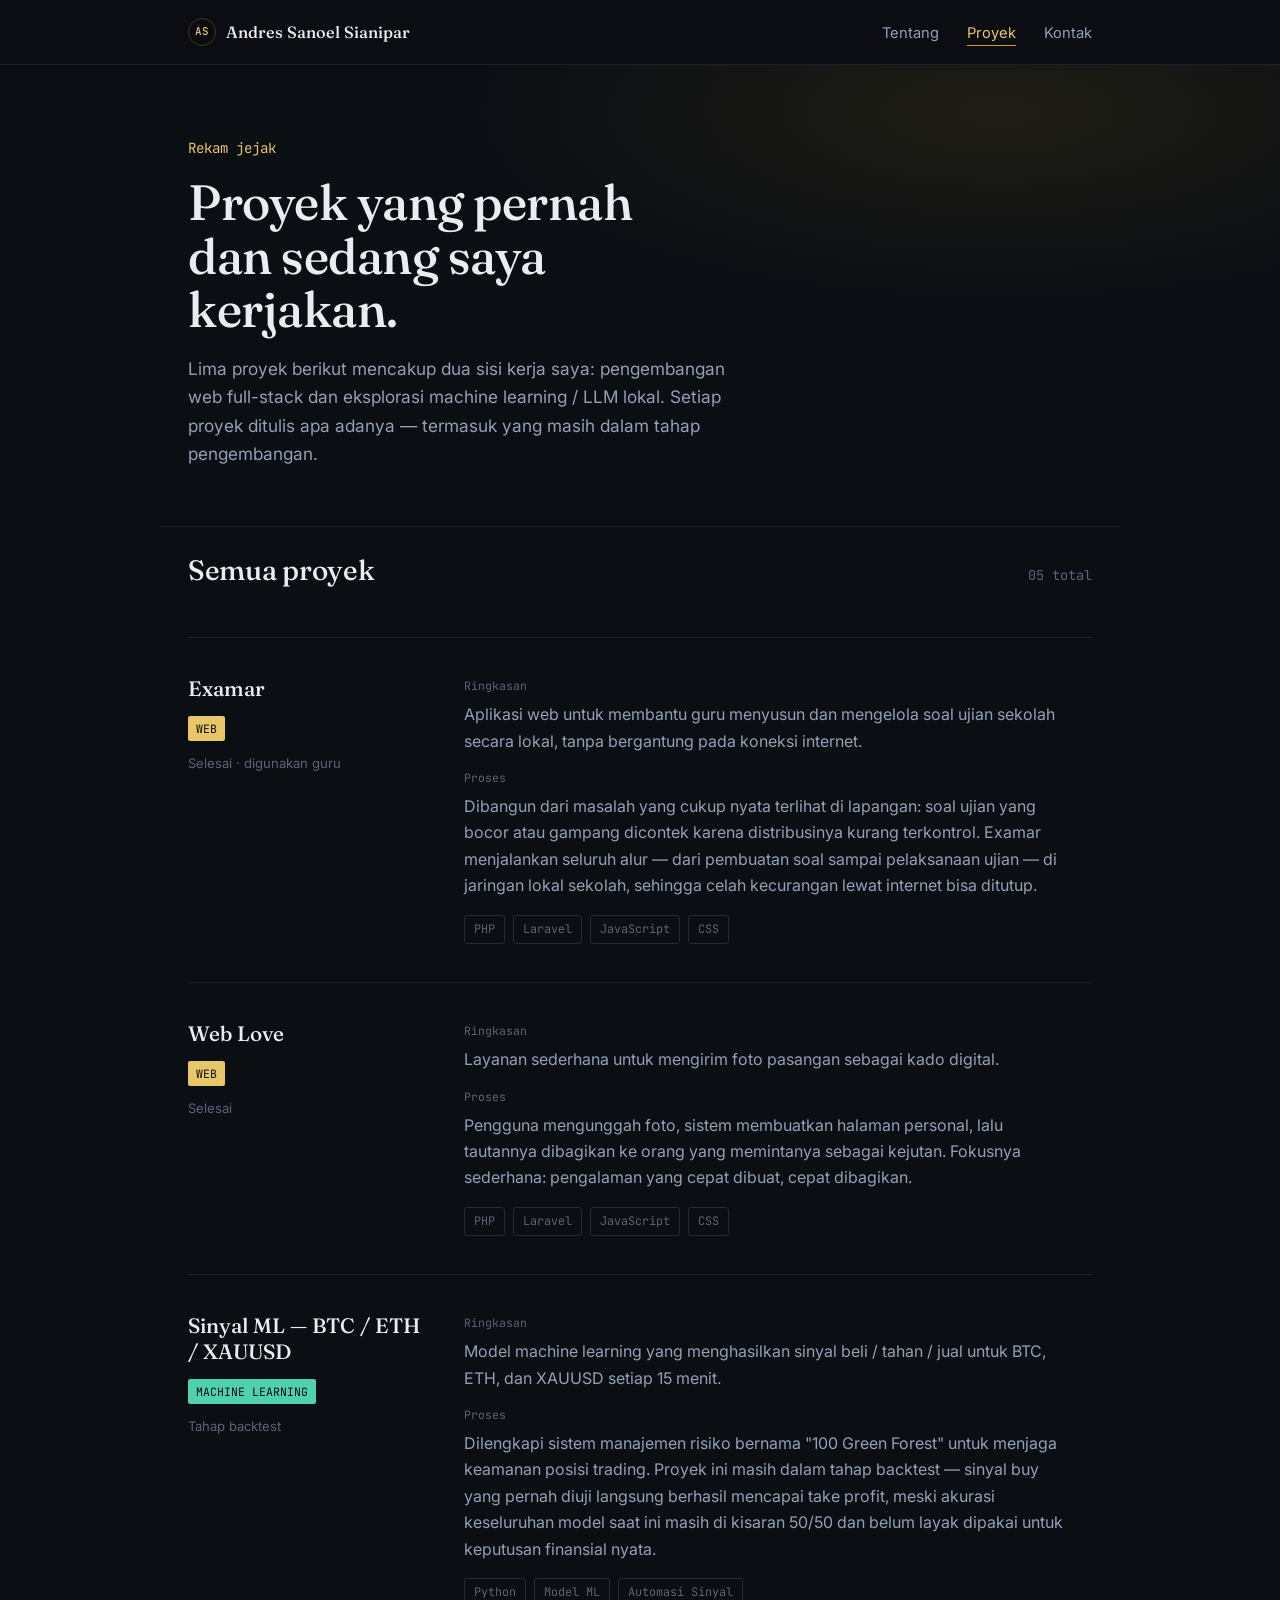
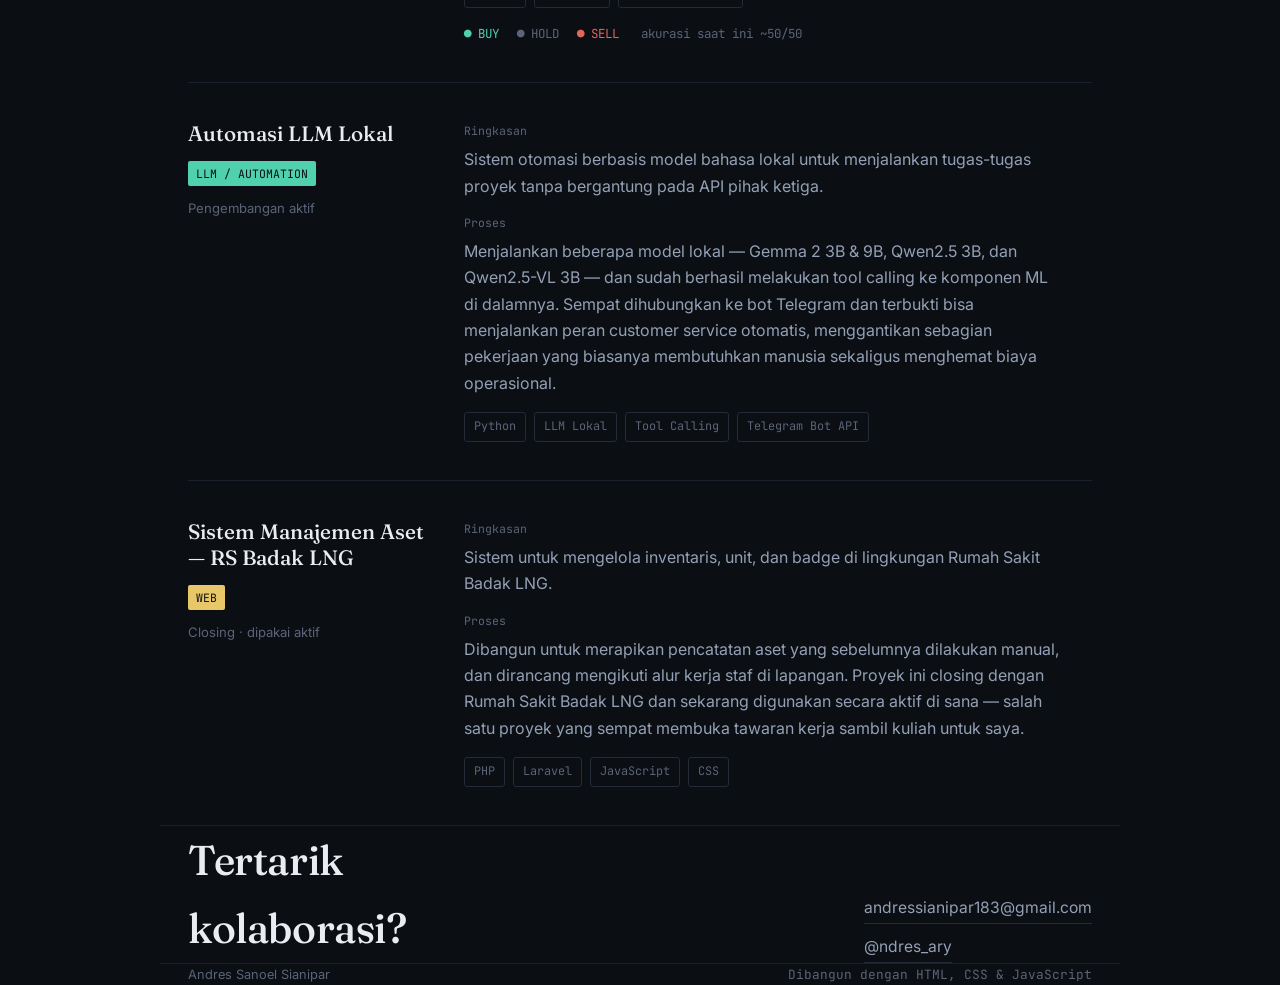
==== proyek.html @ e5b79101 "Add files via upload" ====
<!DOCTYPE html>
<html lang="id">
<head>
<meta charset="UTF-8">
<meta name="viewport" content="width=device-width, initial-scale=1.0">
<title>Proyek — Andres Sanoel Sianipar</title>
<meta name="description" content="Daftar lengkap proyek web, machine learning, dan otomasi LLM lokal oleh Andres Sanoel Sianipar.">
<link rel="preconnect" href="https://fonts.googleapis.com">
<link rel="preconnect" href="https://fonts.gstatic.com" crossorigin>
<link href="https://fonts.googleapis.com/css2?family=Fraunces:ital,opsz,wght@0,9..144,400;0,9..144,500;0,9..144,600;1,9..144,500&family=Inter:wght@400;500;600&family=JetBrains+Mono:wght@400;500&display=swap" rel="stylesheet">
<link rel="stylesheet" href="styles.css">
</head>
<body>

<header>
  <nav class="wrap">
    <a href="index.html" class="nav-name">
      <span class="nav-mono-badge">AS</span>
      Andres Sanoel Sianipar
    </a>
    <button class="nav-toggle" id="navToggle" aria-label="Buka menu" aria-expanded="false">☰</button>
    <ul class="nav-links" id="navLinks">
      <li><a href="index.html#about">Tentang</a></li>
      <li><a href="proyek.html" class="active">Proyek</a></li>
      <li><a href="index.html#contact">Kontak</a></li>
    </ul>
  </nav>
</header>

<main>

  <section class="hero" style="padding:72px 0 40px; border-top:none;">
    <div class="hero-bg"></div>
    <div class="wrap">
      <div class="hero-eyebrow mono">Rekam jejak</div>
      <h1 style="font-size:clamp(2rem, 4.6vw, 3.1rem); max-width:16ch;">Proyek yang pernah dan sedang saya kerjakan.</h1>
      <p class="hero-role" style="margin-top:18px;">Lima proyek berikut mencakup dua sisi kerja saya: pengembangan web full-stack dan eksplorasi machine learning / LLM lokal. Setiap proyek ditulis apa adanya — termasuk yang masih dalam tahap pengembangan.</p>
    </div>
  </section>

  <section class="wrap" style="padding-top:20px;">
    <div class="section-head">
      <h2>Semua proyek</h2>
      <span class="count mono">05 total</span>
    </div>

    <div class="project">
      <div class="project-meta">
        <div class="project-name">Examar</div>
        <div class="project-tag">WEB</div>
        <div class="project-status">Selesai · digunakan guru</div>
      </div>
      <div class="project-body">
        <div class="project-block">
          <div class="project-block-label mono">Ringkasan</div>
          <p class="project-desc">Aplikasi web untuk membantu guru menyusun dan mengelola soal ujian sekolah secara lokal, tanpa bergantung pada koneksi internet.</p>
        </div>
        <div class="project-block">
          <div class="project-block-label mono">Proses</div>
          <p class="project-desc">Dibangun dari masalah yang cukup nyata terlihat di lapangan: soal ujian yang bocor atau gampang dicontek karena distribusinya kurang terkontrol. Examar menjalankan seluruh alur — dari pembuatan soal sampai pelaksanaan ujian — di jaringan lokal sekolah, sehingga celah kecurangan lewat internet bisa ditutup.</p>
        </div>
        <div class="project-stack mono">
          <span>PHP</span><span>Laravel</span><span>JavaScript</span><span>CSS</span>
        </div>
      </div>
    </div>

    <div class="project">
      <div class="project-meta">
        <div class="project-name">Web Love</div>
        <div class="project-tag">WEB</div>
        <div class="project-status">Selesai</div>
      </div>
      <div class="project-body">
        <div class="project-block">
          <div class="project-block-label mono">Ringkasan</div>
          <p class="project-desc">Layanan sederhana untuk mengirim foto pasangan sebagai kado digital.</p>
        </div>
        <div class="project-block">
          <div class="project-block-label mono">Proses</div>
          <p class="project-desc">Pengguna mengunggah foto, sistem membuatkan halaman personal, lalu tautannya dibagikan ke orang yang memintanya sebagai kejutan. Fokusnya sederhana: pengalaman yang cepat dibuat, cepat dibagikan.</p>
        </div>
        <div class="project-stack mono">
          <span>PHP</span><span>Laravel</span><span>JavaScript</span><span>CSS</span>
        </div>
      </div>
    </div>

    <div class="project">
      <div class="project-meta">
        <div class="project-name">Sinyal ML — BTC / ETH / XAUUSD</div>
        <div class="project-tag ml">MACHINE LEARNING</div>
        <div class="project-status">Tahap backtest</div>
      </div>
      <div class="project-body">
        <div class="project-block">
          <div class="project-block-label mono">Ringkasan</div>
          <p class="project-desc">Model machine learning yang menghasilkan sinyal beli / tahan / jual untuk BTC, ETH, dan XAUUSD setiap 15 menit.</p>
        </div>
        <div class="project-block">
          <div class="project-block-label mono">Proses</div>
          <p class="project-desc">Dilengkapi sistem manajemen risiko bernama "100 Green Forest" untuk menjaga keamanan posisi trading. Proyek ini masih dalam tahap backtest — sinyal buy yang pernah diuji langsung berhasil mencapai take profit, meski akurasi keseluruhan model saat ini masih di kisaran 50/50 dan belum layak dipakai untuk keputusan finansial nyata.</p>
        </div>
        <div class="project-stack mono">
          <span>Python</span><span>Model ML</span><span>Automasi Sinyal</span>
        </div>
        <div class="project-signal">
          <span class="signal-buy">● BUY</span>
          <span class="signal-hold">● HOLD</span>
          <span class="signal-sell">● SELL</span>
          <span class="mono" style="color:var(--text-faint); margin-left:4px;">akurasi saat ini ~50/50</span>
        </div>
      </div>
    </div>

    <div class="project">
      <div class="project-meta">
        <div class="project-name">Automasi LLM Lokal</div>
        <div class="project-tag ml">LLM / AUTOMATION</div>
        <div class="project-status">Pengembangan aktif</div>
      </div>
      <div class="project-body">
        <div class="project-block">
          <div class="project-block-label mono">Ringkasan</div>
          <p class="project-desc">Sistem otomasi berbasis model bahasa lokal untuk menjalankan tugas-tugas proyek tanpa bergantung pada API pihak ketiga.</p>
        </div>
        <div class="project-block">
          <div class="project-block-label mono">Proses</div>
          <p class="project-desc">Menjalankan beberapa model lokal — Gemma 2 3B & 9B, Qwen2.5 3B, dan Qwen2.5-VL 3B — dan sudah berhasil melakukan tool calling ke komponen ML di dalamnya. Sempat dihubungkan ke bot Telegram dan terbukti bisa menjalankan peran customer service otomatis, menggantikan sebagian pekerjaan yang biasanya membutuhkan manusia sekaligus menghemat biaya operasional.</p>
        </div>
        <div class="project-stack mono">
          <span>Python</span><span>LLM Lokal</span><span>Tool Calling</span><span>Telegram Bot API</span>
        </div>
      </div>
    </div>

    <div class="project">
      <div class="project-meta">
        <div class="project-name">Sistem Manajemen Aset — RS Badak LNG</div>
        <div class="project-tag">WEB</div>
        <div class="project-status">Closing · dipakai aktif</div>
      </div>
      <div class="project-body">
        <div class="project-block">
          <div class="project-block-label mono">Ringkasan</div>
          <p class="project-desc">Sistem untuk mengelola inventaris, unit, dan badge di lingkungan Rumah Sakit Badak LNG.</p>
        </div>
        <div class="project-block">
          <div class="project-block-label mono">Proses</div>
          <p class="project-desc">Dibangun untuk merapikan pencatatan aset yang sebelumnya dilakukan manual, dan dirancang mengikuti alur kerja staf di lapangan. Proyek ini closing dengan Rumah Sakit Badak LNG dan sekarang digunakan secara aktif di sana — salah satu proyek yang sempat membuka tawaran kerja sambil kuliah untuk saya.</p>
        </div>
        <div class="project-stack mono">
          <span>PHP</span><span>Laravel</span><span>JavaScript</span><span>CSS</span>
        </div>
      </div>
    </div>

  </section>

  <section id="contact" class="wrap">
    <div class="contact">
      <h2>Tertarik kolaborasi?</h2>
      <div class="contact-links">
        <a href="mailto:andressianipar183@gmail.com">andressianipar183@gmail.com</a>
        <a href="https://instagram.com/ndres_ary" target="_blank" rel="noopener">@ndres_ary</a>
      </div>
    </div>
  </section>

</main>

<footer class="wrap">
  <span>Andres Sanoel Sianipar</span>
  <span class="mono">Dibangun dengan HTML, CSS & JavaScript</span>
</footer>

<script src="script.js"></script>
</body>
</html>
---- styles.css ----
:root{
  --bg:#0B0E13;
  --bg-2:#12161D;
  --surface:#12161D;
  --border:#232B38;
  --border-soft:#1B212C;
  --text:#EAECF1;
  --text-muted:#93A0B5;
  --text-faint:#5B6478;
  --accent:#C9A227;
  --accent-soft:#E7C767;
  --accent-line:rgba(201,162,39,0.28);
  --buy:#4FD1AE;
  --sell:#E2665A;
  --maxw:960px;
}

*{ box-sizing:border-box; }
html{ scroll-behavior:smooth; }

body{
  margin:0;
  background:var(--bg);
  color:var(--text);
  font-family:'Inter', -apple-system, sans-serif;
  font-size:16px;
  line-height:1.65;
  -webkit-font-smoothing:antialiased;
}

a{ color:inherit; }

h1,h2,h3{
  font-family:'Fraunces', Georgia, serif;
  font-weight:500;
  margin:0;
  letter-spacing:-0.01em;
}

.mono{ font-family:'JetBrains Mono', monospace; }

.wrap{
  max-width:var(--maxw);
  margin:0 auto;
  padding:0 28px;
}

/* ---------- Nav ---------- */
header{
  position:sticky;
  top:0;
  z-index:50;
  background:rgba(11,14,19,0.82);
  backdrop-filter:blur(10px);
  border-bottom:1px solid var(--border-soft);
}
nav.wrap{
  display:flex;
  align-items:center;
  justify-content:space-between;
  height:64px;
}
.nav-name{
  font-family:'Fraunces', serif;
  font-size:1.02rem;
  font-weight:500;
  text-decoration:none;
  color:var(--text);
  display:flex;
  align-items:center;
  gap:10px;
}
.nav-mono-badge{
  width:28px; height:28px;
  border:1px solid var(--accent-line);
  border-radius:50%;
  display:flex;
  align-items:center;
  justify-content:center;
  font-family:'JetBrains Mono', monospace;
  font-size:0.68rem;
  color:var(--accent-soft);
}
.nav-links{
  display:flex;
  align-items:center;
  gap:28px;
  list-style:none;
  margin:0;
  padding:0;
}
.nav-links a{
  text-decoration:none;
  font-size:0.92rem;
  color:var(--text-muted);
  position:relative;
  padding-bottom:4px;
  transition:color .2s ease;
}
.nav-links a::after{
  content:'';
  position:absolute;
  left:0; right:100%; bottom:0;
  height:1px;
  background:var(--accent);
  transition:right .25s ease;
}
.nav-links a:hover{ color:var(--text); }
.nav-links a:hover::after{ right:0; }
.nav-links a.active{ color:var(--accent-soft); }
.nav-links a.active::after{ right:0; }
.nav-toggle{ display:none; }

/* ---------- Hero ---------- */
.hero{
  position:relative;
  padding:100px 0 60px;
  overflow:hidden;
  border-top:none;
}
.hero-bg{
  position:absolute;
  inset:0;
  background:radial-gradient(60% 60% at 78% 10%, rgba(201,162,39,0.10), transparent 70%);
  pointer-events:none;
  z-index:0;
}
.hero-wave{
  position:absolute;
  right:-40px; top:60px;
  width:420px;
  max-width:55vw;
  opacity:0.55;
  pointer-events:none;
  z-index:0;
}
.hero > .wrap{ position:relative; z-index:1; }

.hero-badge{
  width:56px; height:56px;
  border:1px solid var(--accent-line);
  border-radius:50%;
  display:flex;
  align-items:center;
  justify-content:center;
  font-family:'Fraunces', serif;
  font-size:1.1rem;
  color:var(--accent-soft);
  margin-bottom:28px;
  opacity:0;
  animation:rise .6s ease forwards;
  animation-delay:.02s;
}
.hero-eyebrow{
  color:var(--accent-soft);
  font-size:0.88rem;
  margin-bottom:16px;
  opacity:0;
  transform:translateY(8px);
  animation:rise .6s ease forwards;
  animation-delay:.08s;
}
.hero h1{
  font-size:clamp(2.3rem, 5.4vw, 3.8rem);
  line-height:1.08;
  max-width:12ch;
  opacity:0;
  transform:translateY(10px);
  animation:rise .7s ease forwards;
  animation-delay:.16s;
}
.hero-role{
  margin-top:20px;
  font-size:1.08rem;
  color:var(--text-muted);
  max-width:52ch;
  opacity:0;
  transform:translateY(10px);
  animation:rise .7s ease forwards;
  animation-delay:.3s;
}
.hero-cta{
  margin-top:32px;
  display:flex;
  gap:18px;
  flex-wrap:wrap;
  opacity:0;
  transform:translateY(10px);
  animation:rise .7s ease forwards;
  animation-delay:.4s;
}
.btn{
  display:inline-flex;
  align-items:center;
  gap:8px;
  padding:12px 22px;
  border-radius:4px;
  text-decoration:none;
  font-size:0.94rem;
  transition:all .2s ease;
}
.btn-primary{
  background:var(--accent-soft);
  color:#171106;
  font-weight:500;
}
.btn-primary:hover{ background:#f0d67e; }
.btn-secondary{
  border:1px solid var(--border);
  color:var(--text-muted);
}
.btn-secondary:hover{ color:var(--text); border-color:var(--text-faint); }

@keyframes rise{ to{ opacity:1; transform:translateY(0); } }

.ticker{
  margin-top:52px;
  display:flex;
  flex-wrap:wrap;
  border-top:1px solid var(--border-soft);
  position:relative;
  opacity:0;
  animation:rise .7s ease forwards;
  animation-delay:.52s;
}
.ticker::before{
  content:'';
  position:absolute;
  top:-1px; left:0;
  width:120px; height:1px;
  background:linear-gradient(90deg, var(--accent), transparent);
}
.ticker-item{
  flex:1 1 190px;
  padding:18px 20px 0 20px;
  border-left:1px solid var(--border-soft);
}
.ticker-item:first-child{ border-left:none; padding-left:0; }
.ticker-value{
  font-family:'JetBrains Mono', monospace;
  font-size:1.28rem;
  color:var(--accent-soft);
}
.ticker-label{
  font-size:0.82rem;
  color:var(--text-muted);
  margin-top:5px;
}

/* ---------- Section base ---------- */
section{
  padding:76px 0;
  border-top:1px solid var(--border-soft);
}
.section-head{
  display:flex;
  align-items:baseline;
  justify-content:space-between;
  gap:24px;
  margin-bottom:44px;
}
.section-head h2{ font-size:1.75rem; }
.section-head .count{
  font-family:'JetBrains Mono', monospace;
  font-size:0.85rem;
  color:var(--text-faint);
}
.section-kicker{
  color:var(--text-muted);
  max-width:60ch;
  margin:-24px 0 44px;
  font-size:1.02rem;
}

/* ---------- About ---------- */
.about-grid{
  display:grid;
  grid-template-columns:1.3fr 1fr;
  gap:60px;
}
.about p{
  color:var(--text-muted);
  margin:0 0 20px;
  max-width:62ch;
}
.about p strong{ color:var(--text); font-weight:500; }

.pull-quote{
  font-family:'Fraunces', serif;
  font-style:italic;
  font-size:1.35rem;
  color:var(--text);
  border-left:2px solid var(--accent);
  padding-left:22px;
  margin:28px 0 30px;
  max-width:34ch;
  line-height:1.4;
}

.timeline{
  border-left:1px solid var(--border-soft);
  padding-left:24px;
}
.timeline-item{ position:relative; padding-bottom:28px; }
.timeline-item:last-child{ padding-bottom:0; }
.timeline-item::before{
  content:'';
  position:absolute;
  left:-29px; top:5px;
  width:7px; height:7px;
  border-radius:50%;
  background:var(--accent);
  box-shadow:0 0 0 3px rgba(201,162,39,0.12);
}
.timeline-date{
  font-family:'JetBrains Mono', monospace;
  font-size:0.78rem;
  color:var(--accent-soft);
  display:block;
  margin-bottom:4px;
}
.timeline-title{ font-size:0.98rem; color:var(--text); font-weight:500; }
.timeline-sub{ font-size:0.88rem; color:var(--text-muted); margin-top:2px; }

/* ---------- Skills ---------- */
.skills-grid{
  display:grid;
  grid-template-columns:repeat(3, 1fr);
  gap:36px;
}
.skill-group h3{
  font-size:1rem;
  font-weight:500;
  color:var(--text);
  margin-bottom:14px;
  font-family:'Inter', sans-serif;
}
.skill-tags{ display:flex; flex-wrap:wrap; gap:8px; }
.skill-tags span{
  font-family:'JetBrains Mono', monospace;
  font-size:0.78rem;
  color:var(--text-muted);
  border:1px solid var(--border);
  padding:5px 10px;
  border-radius:3px;
}

/* ---------- Projects ---------- */
.project{
  display:grid;
  grid-template-columns:240px 1fr;
  gap:36px;
  padding:38px 0;
  border-top:1px solid var(--border-soft);
}
.project:first-of-type{ border-top:none; padding-top:0; }
.project-meta{ display:flex; flex-direction:column; gap:6px; }
.project-name{
  font-family:'Fraunces', serif;
  font-size:1.3rem;
  font-weight:500;
  line-height:1.25;
}
.project-tag{
  font-family:'JetBrains Mono', monospace;
  font-size:0.72rem;
  color:var(--bg);
  background:var(--accent-soft);
  width:fit-content;
  padding:3px 8px;
  border-radius:2px;
  margin-top:8px;
}
.project-tag.ml{ background:var(--buy); }
.project-status{ font-size:0.82rem; color:var(--text-faint); margin-top:6px; }

.project-block{ margin-bottom:14px; }
.project-block-label{
  font-family:'JetBrains Mono', monospace;
  font-size:0.72rem;
  color:var(--text-faint);
  margin-bottom:6px;
}
.project-desc{ color:var(--text-muted); max-width:60ch; margin:0; }

.project-stack{ display:flex; flex-wrap:wrap; gap:8px; margin-top:16px; }
.project-stack span{
  font-family:'JetBrains Mono', monospace;
  font-size:0.74rem;
  color:var(--text-faint);
  border:1px solid var(--border);
  padding:4px 9px;
  border-radius:3px;
}
.project-signal{
  display:flex;
  gap:18px;
  margin-top:16px;
  font-family:'JetBrains Mono', monospace;
  font-size:0.78rem;
  align-items:center;
}
.signal-buy{ color:var(--buy); }
.signal-hold{ color:var(--text-faint); }
.signal-sell{ color:var(--sell); }

/* ---------- Contact ---------- */
.contact{
  display:flex;
  align-items:flex-end;
  justify-content:space-between;
  flex-wrap:wrap;
  gap:28px;
}
.contact h2{ font-size:clamp(1.8rem, 4vw, 2.6rem); max-width:14ch; }
.contact-links{ display:flex; flex-direction:column; gap:10px; align-items:flex-start; }
.contact-links a{
  text-decoration:none;
  font-size:0.98rem;
  color:var(--text-muted);
  border-bottom:1px solid var(--border);
  padding-bottom:2px;
  transition:color .2s ease, border-color .2s ease;
}
.contact-links a:hover{ color:var(--accent-soft); border-color:var(--accent-soft); }

footer{
  border-top:1px solid var(--border-soft);
  padding:24px 0 40px;
  font-size:0.8rem;
  color:var(--text-faint);
  display:flex;
  justify-content:space-between;
  flex-wrap:wrap;
  gap:8px;
}

/* ---------- Responsive ---------- */
@media (max-width: 760px){
  .nav-links{
    position:fixed;
    top:64px; left:0; right:0;
    flex-direction:column;
    align-items:flex-start;
    background:var(--bg);
    border-bottom:1px solid var(--border-soft);
    padding:20px 28px;
    gap:16px;
    display:none;
  }
  .nav-links.open{ display:flex; }
  .nav-toggle{
    display:block;
    background:none;
    border:1px solid var(--border);
    color:var(--text);
    width:36px; height:36px;
    border-radius:4px;
    font-size:1rem;
    cursor:pointer;
  }
  .hero-wave{ display:none; }
  .about-grid{ grid-template-columns:1fr; gap:40px; }
  .skills-grid{ grid-template-columns:1fr; gap:28px; }
  .project{ grid-template-columns:1fr; gap:16px; }
  .contact{ flex-direction:column; align-items:flex-start; }
}

@media (prefers-reduced-motion: reduce){
  .hero-badge, .hero-eyebrow, .hero h1, .hero-role, .hero-cta, .ticker{
    animation:none; opacity:1; transform:none;
  }
  html{ scroll-behavior:auto; }
}

:focus-visible{
  outline:2px solid var(--accent-soft);
  outline-offset:3px;
}
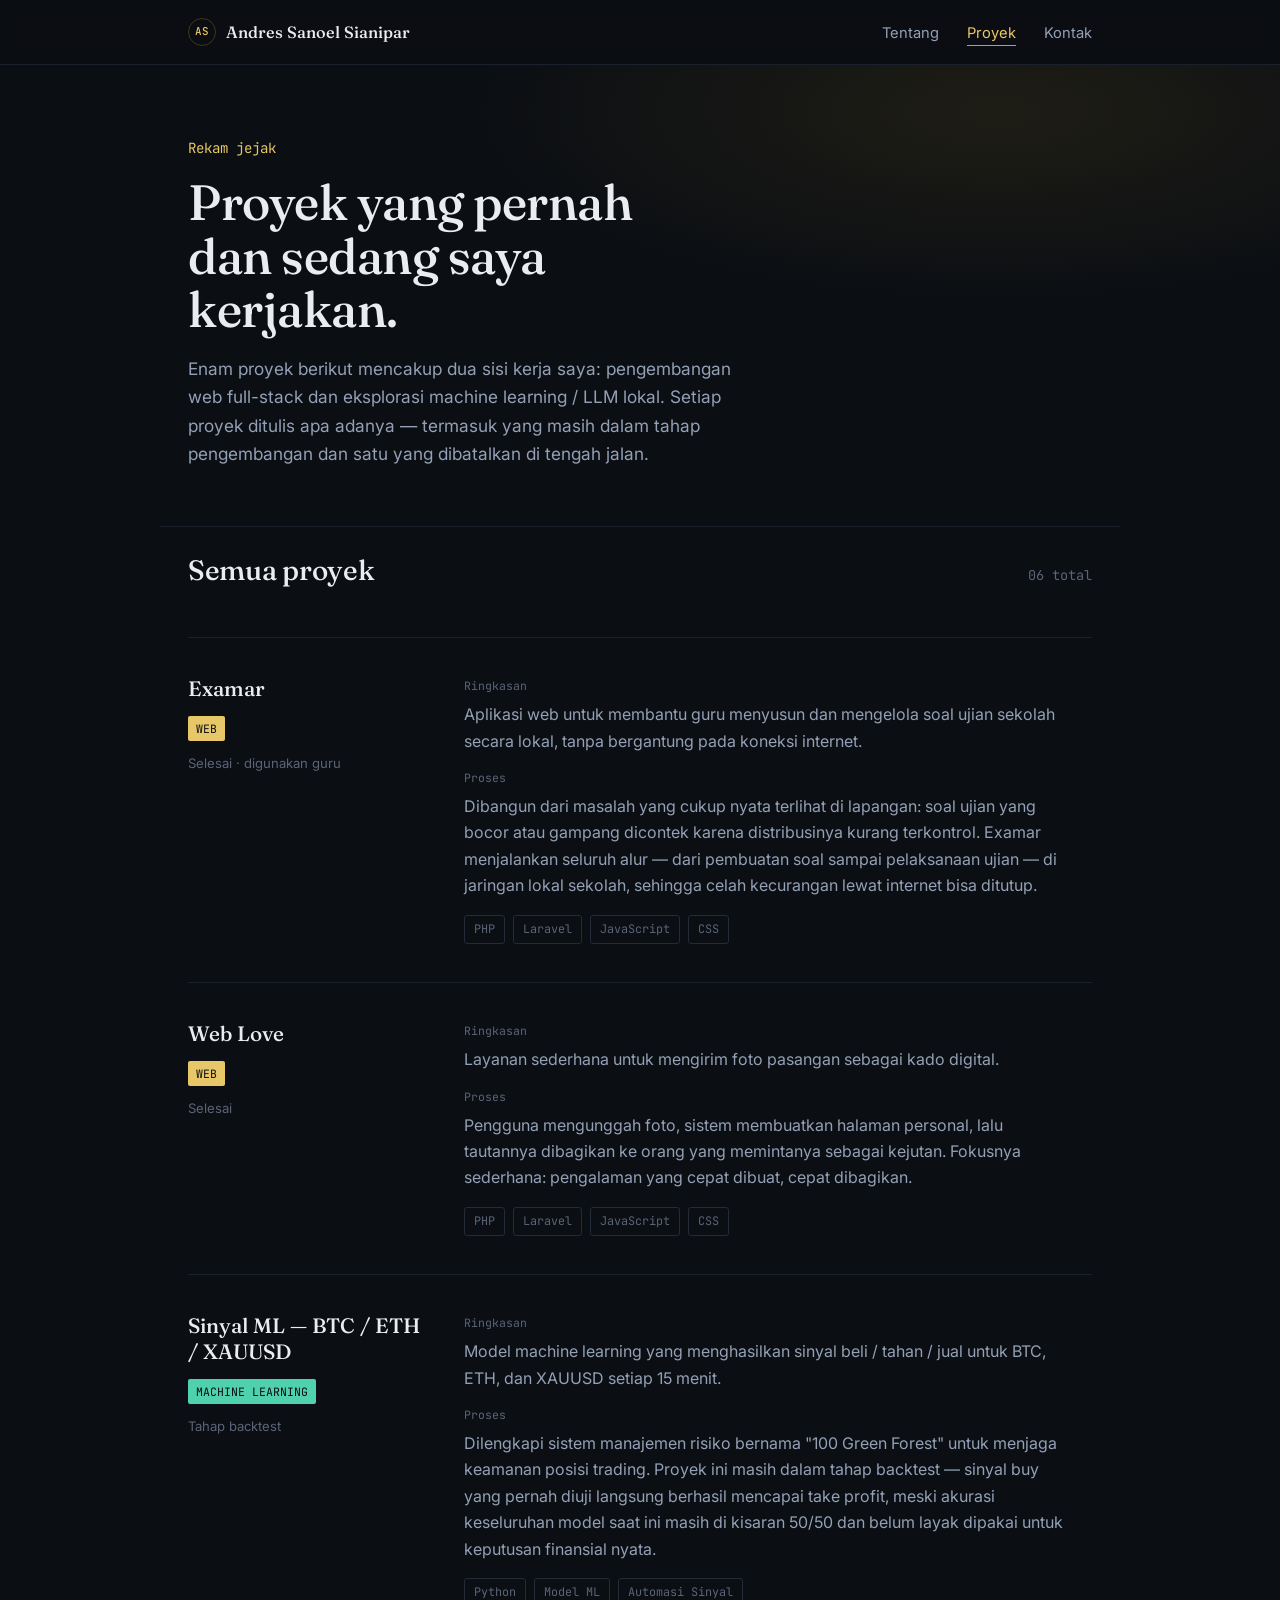
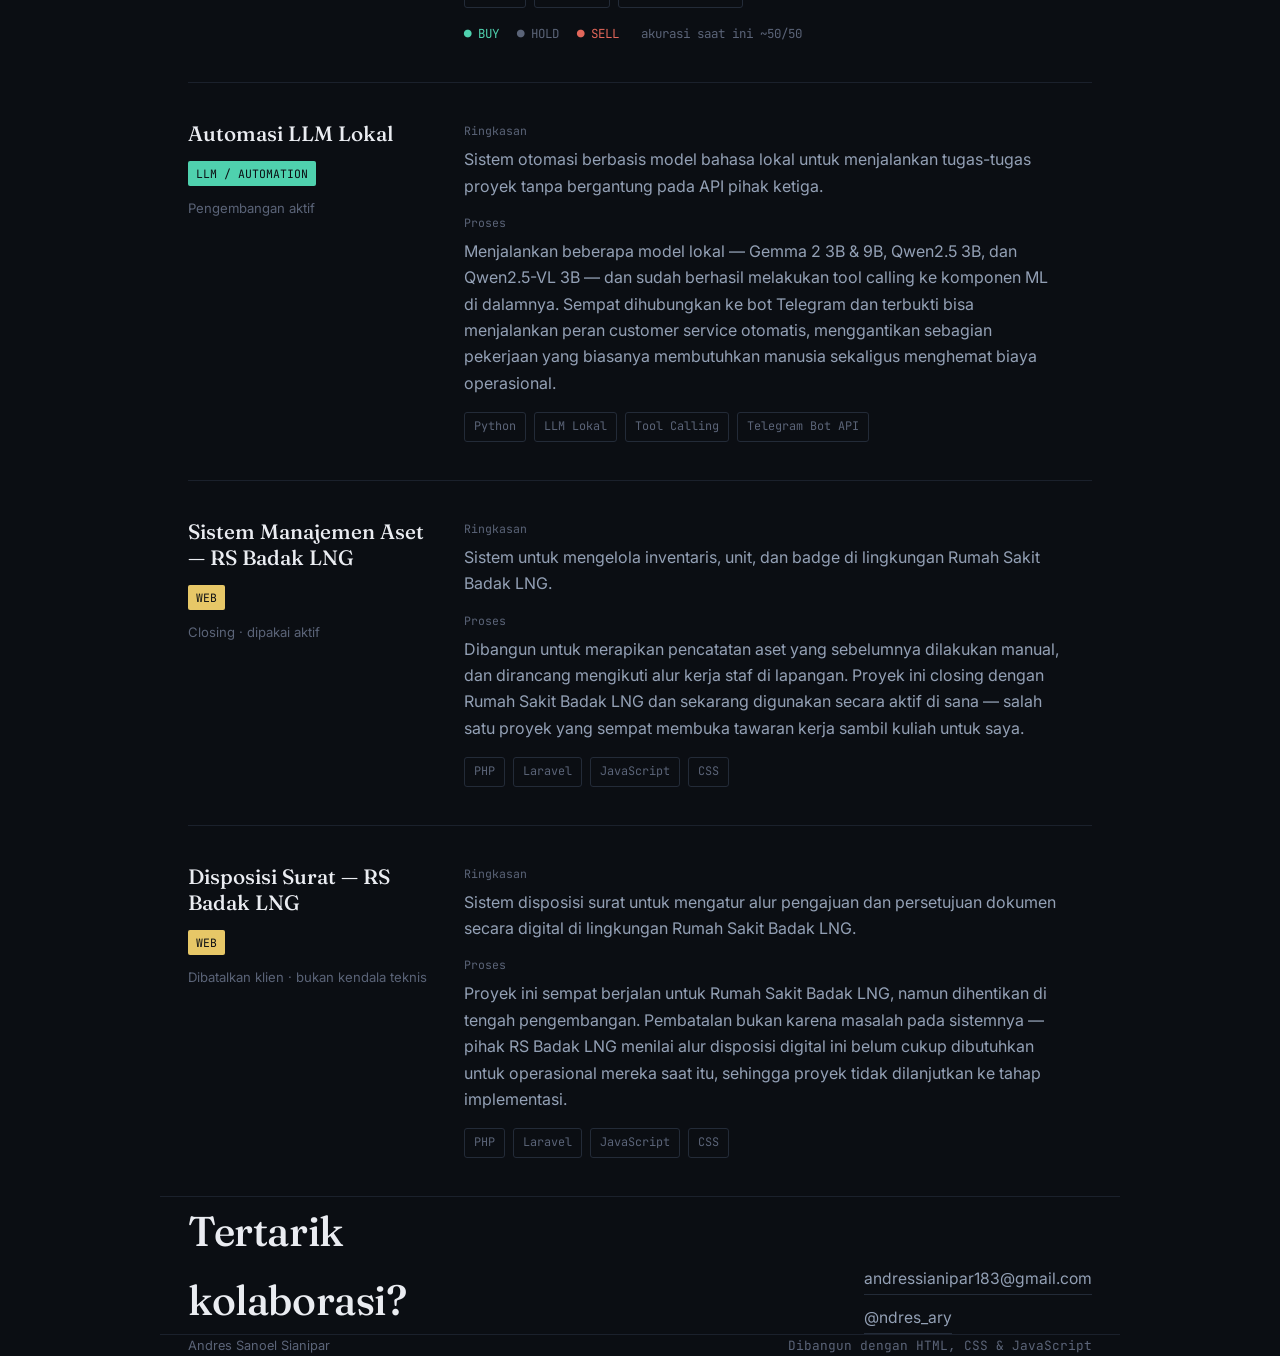
==== commit 9152f5ca: "Add files via upload" ====
--- a/proyek.html
+++ b/proyek.html
@@ -34,14 +34,14 @@
     <div class="wrap">
       <div class="hero-eyebrow mono">Rekam jejak</div>
       <h1 style="font-size:clamp(2rem, 4.6vw, 3.1rem); max-width:16ch;">Proyek yang pernah dan sedang saya kerjakan.</h1>
-      <p class="hero-role" style="margin-top:18px;">Lima proyek berikut mencakup dua sisi kerja saya: pengembangan web full-stack dan eksplorasi machine learning / LLM lokal. Setiap proyek ditulis apa adanya — termasuk yang masih dalam tahap pengembangan.</p>
+      <p class="hero-role" style="margin-top:18px;">Enam proyek berikut mencakup dua sisi kerja saya: pengembangan web full-stack dan eksplorasi machine learning / LLM lokal. Setiap proyek ditulis apa adanya — termasuk yang masih dalam tahap pengembangan dan satu yang dibatalkan di tengah jalan.</p>
     </div>
   </section>
 
   <section class="wrap" style="padding-top:20px;">
     <div class="section-head">
       <h2>Semua proyek</h2>
-      <span class="count mono">05 total</span>
+      <span class="count mono">06 total</span>
     </div>
 
     <div class="project">
@@ -148,6 +148,27 @@
         <div class="project-block">
           <div class="project-block-label mono">Proses</div>
           <p class="project-desc">Dibangun untuk merapikan pencatatan aset yang sebelumnya dilakukan manual, dan dirancang mengikuti alur kerja staf di lapangan. Proyek ini closing dengan Rumah Sakit Badak LNG dan sekarang digunakan secara aktif di sana — salah satu proyek yang sempat membuka tawaran kerja sambil kuliah untuk saya.</p>
+        </div>
+        <div class="project-stack mono">
+          <span>PHP</span><span>Laravel</span><span>JavaScript</span><span>CSS</span>
+        </div>
+      </div>
+    </div>
+
+    <div class="project">
+      <div class="project-meta">
+        <div class="project-name">Disposisi Surat — RS Badak LNG</div>
+        <div class="project-tag">WEB</div>
+        <div class="project-status">Dibatalkan klien · bukan kendala teknis</div>
+      </div>
+      <div class="project-body">
+        <div class="project-block">
+          <div class="project-block-label mono">Ringkasan</div>
+          <p class="project-desc">Sistem disposisi surat untuk mengatur alur pengajuan dan persetujuan dokumen secara digital di lingkungan Rumah Sakit Badak LNG.</p>
+        </div>
+        <div class="project-block">
+          <div class="project-block-label mono">Proses</div>
+          <p class="project-desc">Proyek ini sempat berjalan untuk Rumah Sakit Badak LNG, namun dihentikan di tengah pengembangan. Pembatalan bukan karena masalah pada sistemnya — pihak RS Badak LNG menilai alur disposisi digital ini belum cukup dibutuhkan untuk operasional mereka saat itu, sehingga proyek tidak dilanjutkan ke tahap implementasi.</p>
         </div>
         <div class="project-stack mono">
           <span>PHP</span><span>Laravel</span><span>JavaScript</span><span>CSS</span>
